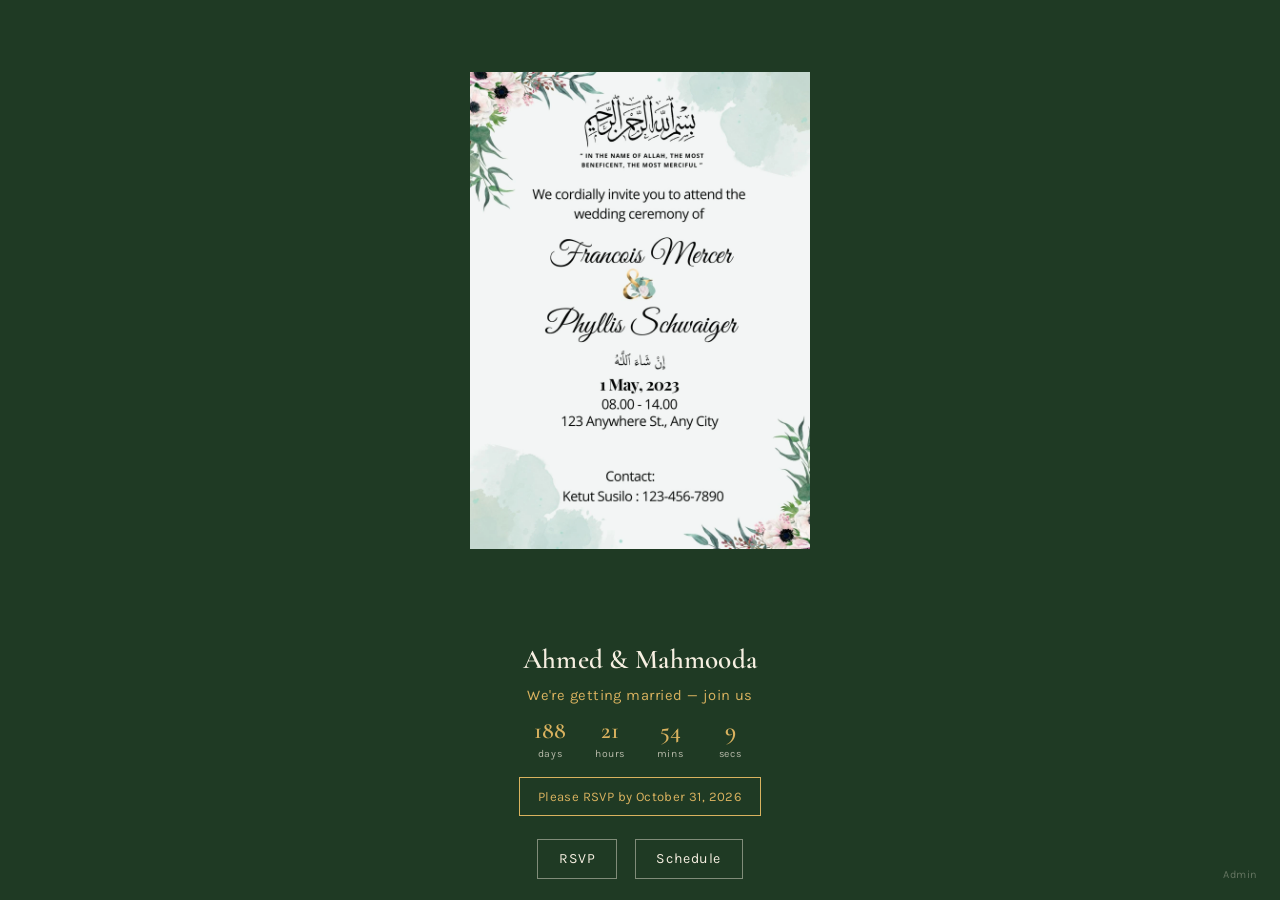
==== index.html @ 7272a30f "Wedding site initial commit" ====
<!DOCTYPE html>
<html lang="en">
<head>
<meta charset="UTF-8" />
<meta name="viewport" content="width=device-width, initial-scale=1.0" />
<title>Ahmed &amp; Mahmooda</title>
<link rel="stylesheet" href="style.css" />
</head>
<body class="hero-page">

<a href="admin.html" class="admin-link" title="Admin panel">Admin</a>

<div class="hero">
  <div class="hero-image-wrap">
    <!--
      Put your photo in this folder and name it exactly "welcome.jpg"
      (or change the filename below to match yours — .png and .jpg both work).
      If no image is found, a plain fallback panel shows instead so the
      page never looks broken.
    -->
    <img
      src="welcome.jpg"
      alt="Ahmed and Mahmooda"
      onerror="this.replaceWith(Object.assign(document.createElement('div'),{className:'hero-fallback',textContent:'Add your photo as welcome.jpg in this folder'}))"
    />
  </div>

  <div class="hero-footer">
    <h1>Ahmed &amp; Mahmooda</h1>
    <p>We're getting married — join us</p>

    <div id="countdown" class="countdown" aria-live="polite"></div>

    <div class="rsvp-deadline">Please RSVP by October 31, 2026</div>

    <div class="hero-links">
      <a href="rsvp.html">RSVP</a>
      <a href="schedule.html">Schedule</a>
    </div>
  </div>
</div>

<script>
/* Set this to your wedding date/time. Use 24-hour time and your own
   local timezone offset (e.g. "-05:00" for Dallas/Central). If you have
   multiple events, pick the first one, or the one you consider the "big day". */
var WEDDING_DATE = "2027-06-12T17:00:00-05:00";

(function () {
  var target = new Date(WEDDING_DATE);
  var box = document.getElementById("countdown");
  if (isNaN(target)) { box.style.display = "none"; return; }

  function render() {
    var diff = target - new Date();

    if (diff <= 0) {
      box.innerHTML = '<div class="countdown-arrived">We are married! Thank you for celebrating with us.</div>';
      return;
    }

    var day = 1000 * 60 * 60 * 24;
    var days = Math.floor(diff / day);
    var hours = Math.floor((diff % day) / (1000 * 60 * 60));
    var mins = Math.floor((diff % (1000 * 60 * 60)) / (1000 * 60));
    var secs = Math.floor((diff % (1000 * 60)) / 1000);

    box.innerHTML =
      '<div class="countdown-row">' +
        countdownUnit(days, days === 1 ? "day" : "days") +
        countdownUnit(hours, hours === 1 ? "hour" : "hours") +
        countdownUnit(mins, mins === 1 ? "min" : "mins") +
        countdownUnit(secs, secs === 1 ? "sec" : "secs") +
      '</div>';
  }

  function countdownUnit(value, label) {
    return '<div class="countdown-unit"><span class="countdown-value">' + value +
      '</span><span class="countdown-label">' + label + '</span></div>';
  }

  render();
  setInterval(render, 1000);
})();
</script>

</body>
</html>
---- style.css ----
@import url('https://fonts.googleapis.com/css2?family=Cormorant+Garamond:ital,wght@0,500;0,600;1,500&family=Karla:wght@400;500;700&display=swap');

:root {
  --ink: #241d15;
  --parchment: #f6efe1;
  --parchment-dim: #eee3ca;
  --emerald: #2f5233;
  --emerald-dark: #1f3a24;
  --gold: #b3872b;
  --gold-light: #d9b25f;
  --maroon: #6e1f2a;
  --line: rgba(36, 29, 21, 0.16);
  --shadow: 0 12px 30px rgba(31, 58, 36, 0.14);
  --radius: 2px;
}

* { box-sizing: border-box; }

html { -webkit-text-size-adjust: 100%; }

body {
  margin: 0;
  background: var(--parchment);
  color: var(--ink);
  font-family: 'Karla', sans-serif;
  font-size: 16px;
  line-height: 1.6;
}

h1, h2, h3, .display {
  font-family: 'Cormorant Garamond', serif;
  font-weight: 600;
  letter-spacing: 0.01em;
  margin: 0 0 0.4em;
  color: var(--emerald-dark);
}

a { color: var(--maroon); text-decoration: none; }
a:hover { text-decoration: underline; }

:focus-visible {
  outline: 2px solid var(--maroon);
  outline-offset: 3px;
}

@media (prefers-reduced-motion: reduce) {
  * { animation-duration: 0.01ms !important; transition-duration: 0.01ms !important; }
}

/* ---------- layout shells ---------- */

.deadline-banner {
  text-align: center;
  background: var(--maroon);
  color: var(--parchment);
  padding: 0.7rem 1rem;
  font-size: 0.9rem;
  letter-spacing: 0.02em;
}

.site-nav {
  display: flex;
  justify-content: center;
  gap: 2.2rem;
  padding: 1.1rem 1rem;
  border-bottom: 1px solid var(--line);
  background: var(--parchment);
  flex-wrap: wrap;
}

.site-nav a {
  color: var(--emerald-dark);
  font-family: 'Karla', sans-serif;
  font-size: 0.92rem;
  letter-spacing: 0.04em;
  padding: 0.2rem 0;
  border-bottom: 1px solid transparent;
}

.site-nav a:hover,
.site-nav a[aria-current="page"] {
  border-bottom-color: var(--gold);
  text-decoration: none;
}

.page-wrap {
  max-width: 640px;
  margin: 0 auto;
  padding: 2.6rem 1.4rem 5rem;
}

.page-wrap.narrow { max-width: 520px; }
.page-wrap.wide { max-width: 900px; }

.page-header {
  text-align: center;
  margin-bottom: 2.2rem;
}

.page-header h1 { font-size: 2.1rem; }

.eyebrow {
  color: var(--maroon);
  font-size: 0.85rem;
  margin-bottom: 0.5rem;
}

.divider {
  display: flex;
  align-items: center;
  justify-content: center;
  gap: 0.6rem;
  margin: 1.4rem 0;
  color: var(--gold);
}
.divider::before,
.divider::after {
  content: "";
  height: 1px;
  width: 48px;
  background: var(--line);
}

/* ---------- welcome / hero page ---------- */

body.hero-page {
  height: 100vh;
  overflow: hidden;
}

.hero {
  height: 100vh;
  display: flex;
  flex-direction: column;
  background: var(--emerald-dark);
  color: var(--parchment);
}

.hero-image-wrap {
  flex: 1 1 auto;
  position: relative;
  min-height: 0; /* let flexbox actually shrink this, not just grow */
  overflow: hidden;
  background: var(--emerald-dark);
  display: flex;
  align-items: center;
  justify-content: center;
  padding: clamp(1.5rem, 6vw, 4.5rem);
  box-sizing: border-box;
}

.hero-image-wrap img {
  max-width: 100%;
  max-height: 100%;
  width: auto;
  height: auto;
  object-fit: contain;
  display: block;
}

.hero-fallback {
  width: 100%;
  height: 100%;
  display: flex;
  align-items: center;
  justify-content: center;
  background: linear-gradient(160deg, var(--emerald-dark), var(--emerald));
  color: var(--gold-light);
  font-family: 'Cormorant Garamond', serif;
  font-size: 1.1rem;
  text-align: center;
  padding: 2rem;
}

.hero-footer {
  flex: 0 0 auto;
  text-align: center;
  padding: 1.1rem 1.4rem 1.3rem;
}

.hero-footer h1 {
  color: var(--parchment);
  font-size: 1.7rem;
  margin-bottom: 0.15rem;
}

.hero-footer p {
  color: var(--gold-light);
  margin: 0 0 0.7rem;
  letter-spacing: 0.03em;
  font-size: 0.92rem;
}

/* On short screens (small phones, browser chrome eating vertical space),
   allow the hero to scroll rather than crush the image unreadably thin. */
@media (max-height: 620px) {
  body.hero-page { height: auto; overflow: auto; }
  .hero { height: auto; min-height: 100vh; }
  .hero-image-wrap { min-height: 220px; flex: 0 0 220px; }
}

.countdown {
  margin: 0 0 0.9rem;
}

.countdown-row {
  display: flex;
  justify-content: center;
  gap: 1rem;
}

.countdown-unit {
  display: flex;
  flex-direction: column;
  align-items: center;
  min-width: 44px;
}

.countdown-value {
  font-family: 'Cormorant Garamond', serif;
  font-size: 1.5rem;
  font-weight: 600;
  color: var(--gold-light);
  line-height: 1;
}

.countdown-label {
  font-size: 0.65rem;
  letter-spacing: 0.05em;
  color: rgba(246, 239, 225, 0.7);
  margin-top: 0.2rem;
}

.countdown-arrived {
  font-family: 'Cormorant Garamond', serif;
  font-size: 1.1rem;
  color: var(--gold-light);
  max-width: 360px;
  margin: 0 auto;
}

.rsvp-deadline {
  display: inline-block;
  margin: 0 auto 1.4rem;
  padding: 0.5rem 1.1rem;
  border: 1px solid var(--gold-light);
  color: var(--gold-light);
  font-size: 0.82rem;
  letter-spacing: 0.03em;
}

.hero-links {
  display: flex;
  justify-content: center;
  gap: 1.1rem;
  flex-wrap: wrap;
}

.hero-links a {
  color: var(--parchment);
  border: 1px solid rgba(246, 239, 225, 0.45);
  padding: 0.5rem 1.3rem;
  font-size: 0.88rem;
  letter-spacing: 0.04em;
}

.hero-links a:hover {
  border-color: var(--gold-light);
  text-decoration: none;
  color: var(--gold-light);
}

.admin-link {
  position: fixed;
  bottom: 12px;
  right: 14px;
  z-index: 10;
  font-size: 0.68rem;
  letter-spacing: 0.05em;
  color: rgba(246, 239, 225, 0.32);
  padding: 0.3rem 0.5rem;
}

.admin-link:hover {
  color: var(--gold-light);
  text-decoration: none;
}

/* ---------- cards / forms ---------- */

.card {
  background: #fffdf8;
  border: 1px solid var(--line);
  padding: 1.6rem 1.5rem;
  margin-bottom: 1.3rem;
  box-shadow: var(--shadow);
}

.event-card h3 {
  font-size: 1.35rem;
  margin-bottom: 0.15rem;
}

.event-when {
  color: var(--maroon);
  font-size: 0.92rem;
  margin-bottom: 0.6rem;
}

.event-where,
.event-details {
  font-size: 0.95rem;
  margin: 0.15rem 0;
}

.event-timeline {
  margin: 1rem 0 0.2rem;
  border-left: 2px solid var(--gold);
  padding-left: 1rem;
}

.timeline-row {
  display: flex;
  gap: 0.7rem;
  font-size: 0.9rem;
  margin-bottom: 0.5rem;
}

.timeline-time {
  color: var(--maroon);
  font-weight: 700;
  min-width: 76px;
  flex-shrink: 0;
}

.timeline-label {
  color: var(--ink);
}

.event-map-wrap {
  margin-top: 1rem;
}

.event-map {
  width: 100%;
  height: 220px;
  border: 1px solid var(--line);
  border-radius: var(--radius);
  display: block;
}

.event-map-link {
  display: inline-block;
  margin-top: 0.5rem;
  font-size: 0.82rem;
}

.timeline-editor {
  margin-bottom: 0.5rem;
}

.timeline-row-edit {
  display: flex;
  gap: 0.6rem;
  align-items: center;
  margin-bottom: 0.6rem;
}

.timeline-row-edit input[type="time"] {
  max-width: 130px;
  margin-bottom: 0;
  flex-shrink: 0;
}

.timeline-row-edit input[type="text"] {
  flex: 1;
  margin-bottom: 0;
}

.timeline-row-edit button {
  flex-shrink: 0;
}

label {
  display: block;
  font-size: 0.85rem;
  color: var(--emerald-dark);
  margin-bottom: 0.3rem;
  letter-spacing: 0.02em;
}

input[type="text"],
input[type="number"],
input[type="password"],
input[type="date"],
input[type="time"],
select,
textarea {
  width: 100%;
  font-family: 'Karla', sans-serif;
  font-size: 1rem;
  padding: 0.65rem 0.75rem;
  border: 1px solid var(--line);
  background: #fff;
  color: var(--ink);
  border-radius: var(--radius);
  margin-bottom: 1rem;
}

.field-row {
  display: flex;
  gap: 0.9rem;
}
.field-row > div { flex: 1; }

.btn {
  display: inline-block;
  font-family: 'Karla', sans-serif;
  font-size: 0.92rem;
  letter-spacing: 0.03em;
  padding: 0.72rem 1.6rem;
  background: var(--emerald-dark);
  color: var(--parchment);
  border: none;
  cursor: pointer;
  border-radius: var(--radius);
}
.btn:hover { background: var(--emerald); }
.btn:disabled { opacity: 0.5; cursor: not-allowed; }

.btn-outline {
  background: transparent;
  color: var(--emerald-dark);
  border: 1px solid var(--emerald-dark);
}
.btn-outline:hover { background: rgba(47, 82, 51, 0.08); }

.btn-danger {
  background: var(--maroon);
  color: var(--parchment);
}
.btn-danger:hover { background: #591722; }

.btn-small {
  padding: 0.4rem 0.85rem;
  font-size: 0.82rem;
}

.btn-row {
  display: flex;
  gap: 0.8rem;
  flex-wrap: wrap;
  margin-top: 0.4rem;
}

.attend-toggle {
  display: flex;
  gap: 0.7rem;
  margin: 0.6rem 0 1rem;
}

.attend-toggle button {
  flex: 1;
  padding: 0.65rem;
  border: 1px solid var(--line);
  background: #fff;
  cursor: pointer;
  font-family: 'Karla', sans-serif;
  font-size: 0.92rem;
  border-radius: var(--radius);
}

.attend-toggle button.active-yes {
  background: var(--emerald-dark);
  color: var(--parchment);
  border-color: var(--emerald-dark);
}

.attend-toggle button.active-no {
  background: var(--maroon);
  color: var(--parchment);
  border-color: var(--maroon);
}

.session-bar {
  display: flex;
  align-items: center;
  justify-content: space-between;
  gap: 1rem;
  padding: 0.6rem 0 0.9rem;
  margin-bottom: 1rem;
  border-bottom: 1px solid var(--line);
  font-size: 0.85rem;
  color: #6b6152;
}

.session-bar-logout {
  background: none;
  border: none;
  color: var(--maroon);
  font-size: 0.82rem;
  letter-spacing: 0.02em;
  cursor: pointer;
  padding: 0.2rem 0.3rem;
}

.session-bar-logout:hover {
  text-decoration: underline;
}

.notice {
  padding: 0.9rem 1.1rem;
  border-left: 3px solid var(--emerald-dark);
  background: #fff;
  font-size: 0.94rem;
}
.notice-error { border-left-color: var(--maroon); color: #4a1319; background: #fdf1f1; }
.notice-success { border-left-color: var(--emerald); }
.notice-info { border-left-color: var(--gold); }

.progress {
  display: flex;
  justify-content: center;
  gap: 0.5rem;
  margin-bottom: 1.6rem;
}
.progress-dot {
  width: 8px;
  height: 8px;
  border-radius: 50%;
  background: var(--line);
}
.progress-dot.done { background: var(--gold); }
.progress-dot.current { background: var(--emerald-dark); }

.helptext {
  font-size: 0.82rem;
  color: #6b6152;
  margin-top: -0.6rem;
  margin-bottom: 1rem;
}

/* ---------- thank you ---------- */

.thankyou {
  text-align: center;
  padding: 2rem 0;
}
.thankyou h1 { font-size: 2rem; }

/* ---------- admin ---------- */

.admin-tabs {
  display: flex;
  gap: 0.4rem;
  margin-bottom: 1.6rem;
  border-bottom: 1px solid var(--line);
  flex-wrap: wrap;
}
.admin-tabs button {
  background: none;
  border: none;
  padding: 0.7rem 1rem;
  font-family: 'Karla', sans-serif;
  font-size: 0.92rem;
  cursor: pointer;
  color: var(--emerald-dark);
  border-bottom: 2px solid transparent;
}
.admin-tabs button.active {
  border-bottom-color: var(--gold);
  font-weight: 700;
}

table.admin-table {
  width: 100%;
  border-collapse: collapse;
  font-size: 0.88rem;
  background: #fffdf8;
}
table.admin-table th,
table.admin-table td {
  border: 1px solid var(--line);
  padding: 0.5rem 0.6rem;
  text-align: left;
  vertical-align: top;
}
table.admin-table th {
  background: var(--parchment-dim);
  font-weight: 700;
}

.table-scroll {
  overflow-x: auto;
  margin-bottom: 1.6rem;
  border: 1px solid var(--line);
}

.tag {
  display: inline-block;
  font-size: 0.75rem;
  padding: 0.1rem 0.45rem;
  border-radius: 999px;
  border: 1px solid var(--line);
  margin: 0.1rem 0.15rem;
  white-space: nowrap;
}
.tag-yes { background: #eaf3ea; border-color: var(--emerald); color: var(--emerald-dark); }
.tag-no { background: #f9eaea; border-color: var(--maroon); color: var(--maroon); }
.tag-pending { background: #fdf6e6; border-color: var(--gold); color: #7a5a12; }

.checkbox-list {
  display: flex;
  flex-wrap: wrap;
  gap: 0.6rem 1.2rem;
  margin-bottom: 1rem;
}
.checkbox-list label {
  display: flex;
  align-items: center;
  gap: 0.4rem;
  margin-bottom: 0;
  font-size: 0.9rem;
}
.checkbox-list input { width: auto; margin: 0; }

footer.site-footer {
  text-align: center;
  padding: 2rem 1rem;
  color: #7a7261;
  font-size: 0.82rem;
}

@media (max-width: 480px) {
  .page-wrap { padding: 1.8rem 1rem 4rem; }
  .field-row { flex-direction: column; gap: 0; }
  .hero-footer h1 { font-size: 1.9rem; }
  .timeline-row-edit { flex-wrap: wrap; }
  .timeline-row-edit input[type="text"] { flex-basis: 100%; order: 3; margin-top: 0.3rem; }
}
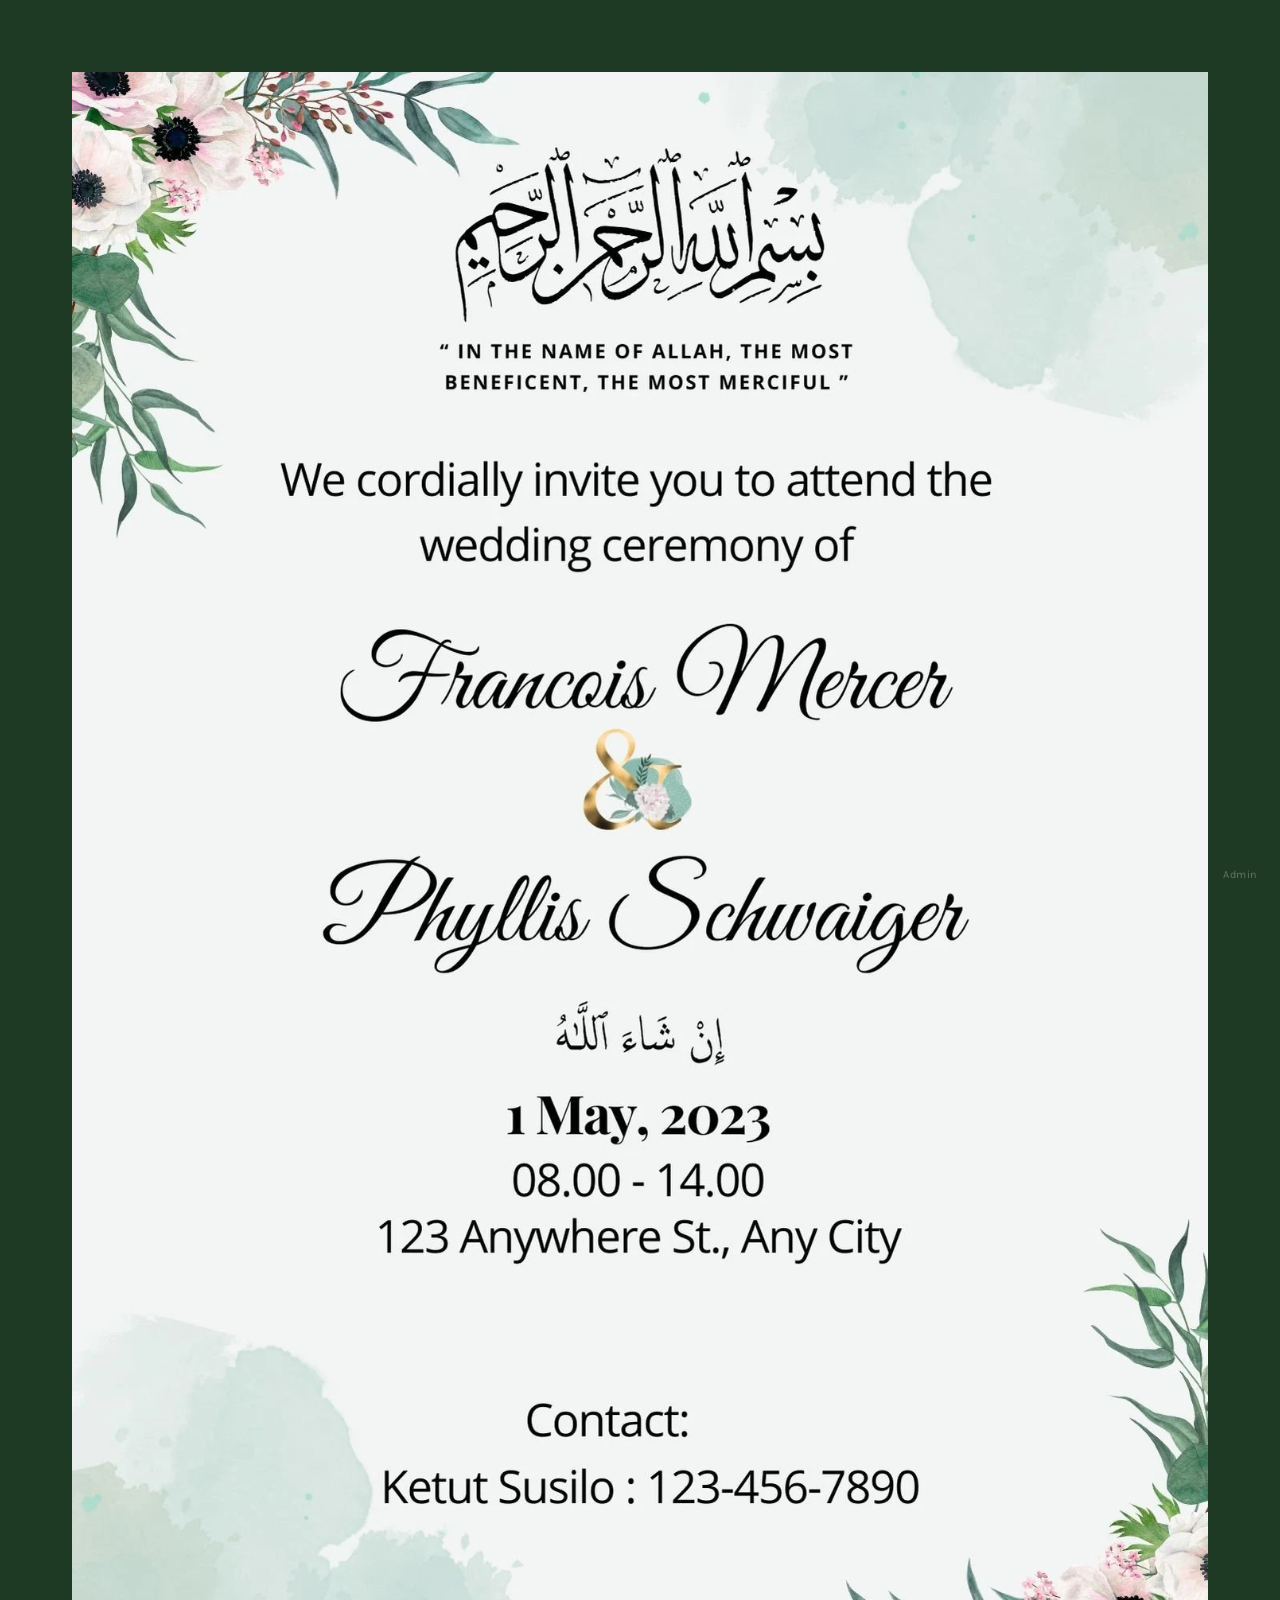
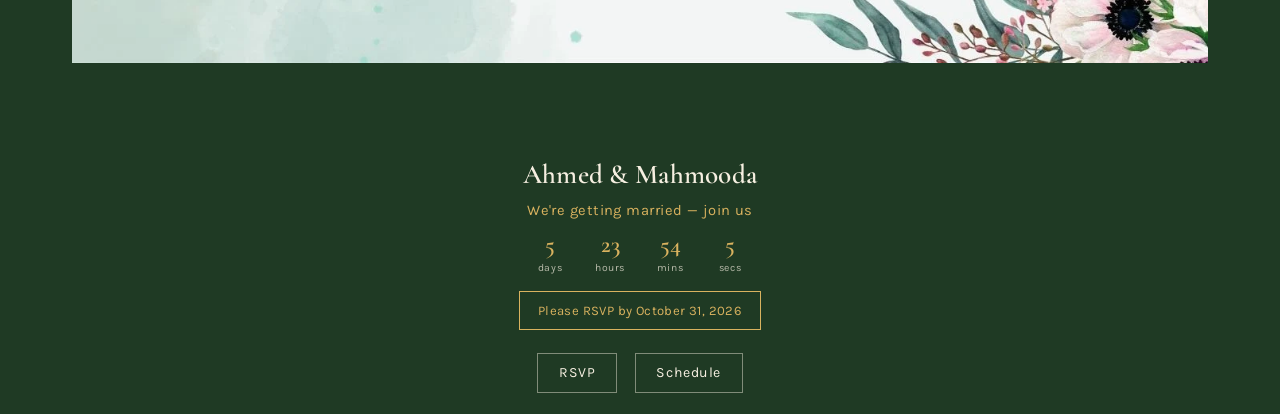
==== commit 0aea2a54: "updated countdown date to correct wedding date" ====
--- a/index.html
+++ b/index.html
@@ -44,7 +44,7 @@
 /* Set this to your wedding date/time. Use 24-hour time and your own
    local timezone offset (e.g. "-05:00" for Dallas/Central). If you have
    multiple events, pick the first one, or the one you consider the "big day". */
-var WEDDING_DATE = "2027-06-12T17:00:00-05:00";
+var WEDDING_DATE = "2026-12-11T18:00:00-06:00";
 
 (function () {
   var target = new Date(WEDDING_DATE);
--- a/style.css
+++ b/style.css
@@ -123,13 +123,16 @@
 
 /* ---------- welcome / hero page ---------- */
 
-body.hero-page {
-  height: 100vh;
-  overflow: hidden;
-}
-
 .hero {
-  height: 100vh;
+  /* min-height (not height) + no overflow:hidden means: fills the
+     screen on a normal device, but if content is ever a touch taller
+     than the viewport (a long name, a small/odd device), the page
+     just scrolls a little instead of clipping content with no way
+     to reach it. 100vh is a fallback for older browsers; 100dvh
+     (declared second so it wins where supported) correctly excludes
+     the mobile address bar / toolbar, which plain vh does not. */
+  min-height: 100vh;
+  min-height: 100dvh;
   display: flex;
   flex-direction: column;
   background: var(--emerald-dark);
@@ -139,7 +142,7 @@
 .hero-image-wrap {
   flex: 1 1 auto;
   position: relative;
-  min-height: 0; /* let flexbox actually shrink this, not just grow */
+  min-height: 240px;
   overflow: hidden;
   background: var(--emerald-dark);
   display: flex;
@@ -189,14 +192,6 @@
   margin: 0 0 0.7rem;
   letter-spacing: 0.03em;
   font-size: 0.92rem;
-}
-
-/* On short screens (small phones, browser chrome eating vertical space),
-   allow the hero to scroll rather than crush the image unreadably thin. */
-@media (max-height: 620px) {
-  body.hero-page { height: auto; overflow: auto; }
-  .hero { height: auto; min-height: 100vh; }
-  .hero-image-wrap { min-height: 220px; flex: 0 0 220px; }
 }
 
 .countdown {
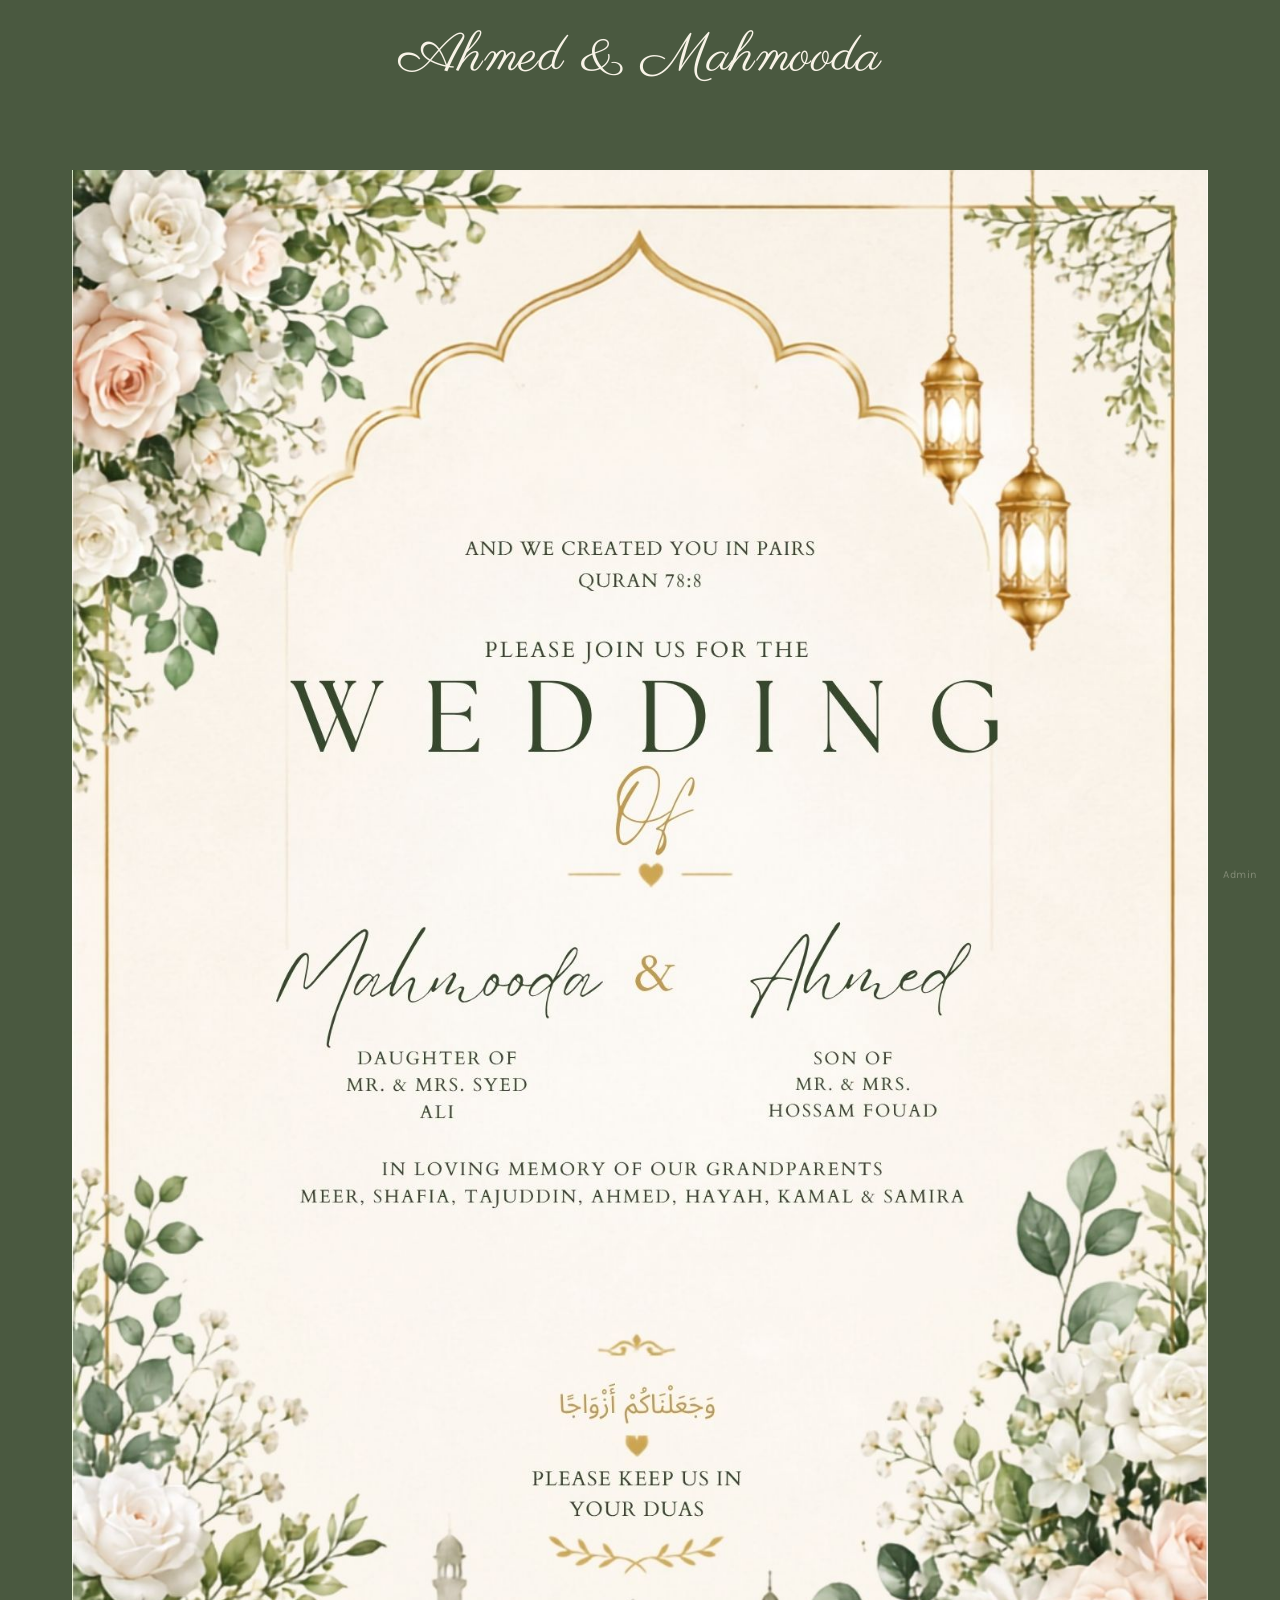
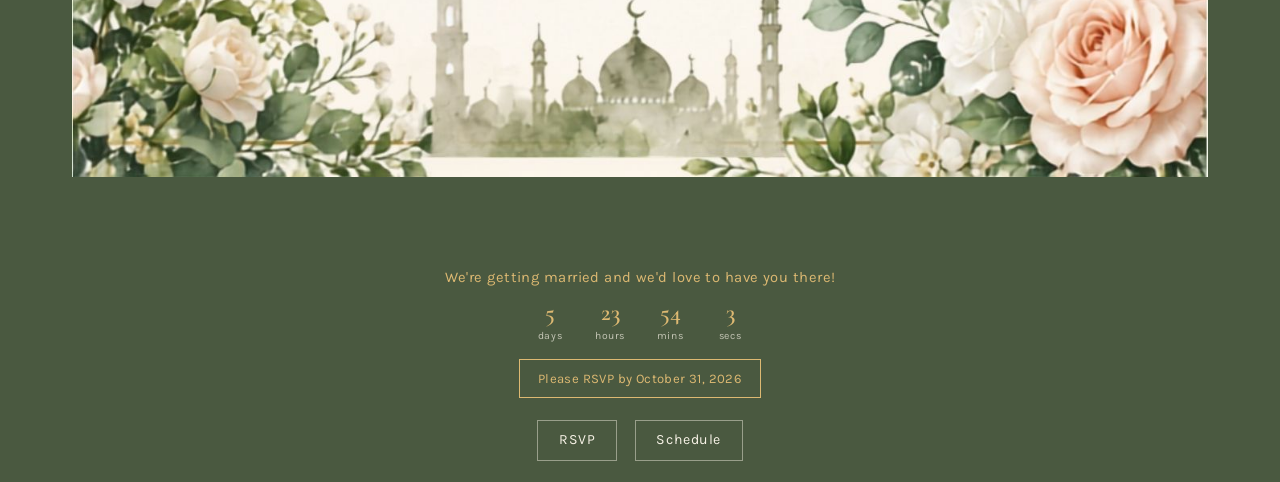
==== commit 2aedde42: "Fixed formatting layout on welcome page" ====
--- a/index.html
+++ b/index.html
@@ -11,6 +11,10 @@
 <a href="admin.html" class="admin-link" title="Admin panel">Admin</a>
 
 <div class="hero">
+  <div class="hero-names">
+    <h1 class="couple-names">Ahmed &amp; Mahmooda</h1>
+  </div>
+
   <div class="hero-image-wrap">
     <!--
       Put your photo in this folder and name it exactly "welcome.jpg"
@@ -26,8 +30,7 @@
   </div>
 
   <div class="hero-footer">
-    <h1>Ahmed &amp; Mahmooda</h1>
-    <p>We're getting married — join us</p>
+    <p>We're getting married and we'd love to have you there!</p>
 
     <div id="countdown" class="countdown" aria-live="polite"></div>
 
--- a/style.css
+++ b/style.css
@@ -1,16 +1,17 @@
-@import url('https://fonts.googleapis.com/css2?family=Cormorant+Garamond:ital,wght@0,500;0,600;1,500&family=Karla:wght@400;500;700&display=swap');
+@import url('https://fonts.googleapis.com/css2?family=Cormorant+Garamond:ital,wght@0,500;0,600;1,500&family=Karla:wght@400;500;700&family=Parisienne&display=swap');
 
 :root {
-  --ink: #241d15;
-  --parchment: #f6efe1;
-  --parchment-dim: #eee3ca;
-  --emerald: #2f5233;
-  --emerald-dark: #1f3a24;
-  --gold: #b3872b;
-  --gold-light: #d9b25f;
-  --maroon: #6e1f2a;
-  --line: rgba(36, 29, 21, 0.16);
-  --shadow: 0 12px 30px rgba(31, 58, 36, 0.14);
+  --ink: #2a241c;
+  --parchment: #f8f3e7;
+  --parchment-dim: #f0e6d3;
+  --sage: #7c8c68;
+  --sage-dark: #4a5940;
+  --gold: #b98a3e;
+  --gold-light: #ddb972;
+  --rose: #d9a9a4;
+  --rose-deep: #a15c52;
+  --line: rgba(42, 36, 28, 0.16);
+  --shadow: 0 12px 30px rgba(74, 89, 64, 0.14);
   --radius: 2px;
 }
 
@@ -32,14 +33,14 @@
   font-weight: 600;
   letter-spacing: 0.01em;
   margin: 0 0 0.4em;
-  color: var(--emerald-dark);
-}
-
-a { color: var(--maroon); text-decoration: none; }
+  color: var(--sage-dark);
+}
+
+a { color: var(--rose-deep); text-decoration: none; }
 a:hover { text-decoration: underline; }
 
 :focus-visible {
-  outline: 2px solid var(--maroon);
+  outline: 2px solid var(--rose-deep);
   outline-offset: 3px;
 }
 
@@ -51,7 +52,7 @@
 
 .deadline-banner {
   text-align: center;
-  background: var(--maroon);
+  background: var(--rose-deep);
   color: var(--parchment);
   padding: 0.7rem 1rem;
   font-size: 0.9rem;
@@ -69,7 +70,7 @@
 }
 
 .site-nav a {
-  color: var(--emerald-dark);
+  color: var(--sage-dark);
   font-family: 'Karla', sans-serif;
   font-size: 0.92rem;
   letter-spacing: 0.04em;
@@ -100,7 +101,7 @@
 .page-header h1 { font-size: 2.1rem; }
 
 .eyebrow {
-  color: var(--maroon);
+  color: var(--rose-deep);
   font-size: 0.85rem;
   margin-bottom: 0.5rem;
 }
@@ -135,8 +136,23 @@
   min-height: 100dvh;
   display: flex;
   flex-direction: column;
-  background: var(--emerald-dark);
-  color: var(--parchment);
+  background: var(--sage-dark);
+  color: var(--parchment);
+}
+
+.hero-names {
+  flex: 0 0 auto;
+  text-align: center;
+  padding: 1.6rem 1.4rem 0.6rem;
+}
+
+.couple-names {
+  font-family: 'Parisienne', cursive;
+  font-weight: 400;
+  font-size: clamp(2.3rem, 9vw, 3.4rem);
+  line-height: 1.15;
+  color: var(--parchment);
+  margin: 0;
 }
 
 .hero-image-wrap {
@@ -144,7 +160,7 @@
   position: relative;
   min-height: 240px;
   overflow: hidden;
-  background: var(--emerald-dark);
+  background: var(--sage-dark);
   display: flex;
   align-items: center;
   justify-content: center;
@@ -167,7 +183,7 @@
   display: flex;
   align-items: center;
   justify-content: center;
-  background: linear-gradient(160deg, var(--emerald-dark), var(--emerald));
+  background: linear-gradient(160deg, var(--sage-dark), var(--sage));
   color: var(--gold-light);
   font-family: 'Cormorant Garamond', serif;
   font-size: 1.1rem;
@@ -179,12 +195,6 @@
   flex: 0 0 auto;
   text-align: center;
   padding: 1.1rem 1.4rem 1.3rem;
-}
-
-.hero-footer h1 {
-  color: var(--parchment);
-  font-size: 1.7rem;
-  margin-bottom: 0.15rem;
 }
 
 .hero-footer p {
@@ -222,7 +232,7 @@
 .countdown-label {
   font-size: 0.65rem;
   letter-spacing: 0.05em;
-  color: rgba(246, 239, 225, 0.7);
+  color: rgba(248, 243, 231, 0.7);
   margin-top: 0.2rem;
 }
 
@@ -253,7 +263,7 @@
 
 .hero-links a {
   color: var(--parchment);
-  border: 1px solid rgba(246, 239, 225, 0.45);
+  border: 1px solid rgba(248, 243, 231, 0.45);
   padding: 0.5rem 1.3rem;
   font-size: 0.88rem;
   letter-spacing: 0.04em;
@@ -272,7 +282,7 @@
   z-index: 10;
   font-size: 0.68rem;
   letter-spacing: 0.05em;
-  color: rgba(246, 239, 225, 0.32);
+  color: rgba(248, 243, 231, 0.32);
   padding: 0.3rem 0.5rem;
 }
 
@@ -297,7 +307,7 @@
 }
 
 .event-when {
-  color: var(--maroon);
+  color: var(--rose-deep);
   font-size: 0.92rem;
   margin-bottom: 0.6rem;
 }
@@ -322,7 +332,7 @@
 }
 
 .timeline-time {
-  color: var(--maroon);
+  color: var(--rose-deep);
   font-weight: 700;
   min-width: 76px;
   flex-shrink: 0;
@@ -379,7 +389,7 @@
 label {
   display: block;
   font-size: 0.85rem;
-  color: var(--emerald-dark);
+  color: var(--sage-dark);
   margin-bottom: 0.3rem;
   letter-spacing: 0.02em;
 }
@@ -414,27 +424,27 @@
   font-size: 0.92rem;
   letter-spacing: 0.03em;
   padding: 0.72rem 1.6rem;
-  background: var(--emerald-dark);
+  background: var(--sage-dark);
   color: var(--parchment);
   border: none;
   cursor: pointer;
   border-radius: var(--radius);
 }
-.btn:hover { background: var(--emerald); }
+.btn:hover { background: var(--sage); }
 .btn:disabled { opacity: 0.5; cursor: not-allowed; }
 
 .btn-outline {
   background: transparent;
-  color: var(--emerald-dark);
-  border: 1px solid var(--emerald-dark);
-}
-.btn-outline:hover { background: rgba(47, 82, 51, 0.08); }
+  color: var(--sage-dark);
+  border: 1px solid var(--sage-dark);
+}
+.btn-outline:hover { background: rgba(74, 89, 64, 0.08); }
 
 .btn-danger {
-  background: var(--maroon);
-  color: var(--parchment);
-}
-.btn-danger:hover { background: #591722; }
+  background: var(--rose-deep);
+  color: var(--parchment);
+}
+.btn-danger:hover { background: #7a453d; }
 
 .btn-small {
   padding: 0.4rem 0.85rem;
@@ -466,15 +476,15 @@
 }
 
 .attend-toggle button.active-yes {
-  background: var(--emerald-dark);
-  color: var(--parchment);
-  border-color: var(--emerald-dark);
+  background: var(--sage-dark);
+  color: var(--parchment);
+  border-color: var(--sage-dark);
 }
 
 .attend-toggle button.active-no {
-  background: var(--maroon);
-  color: var(--parchment);
-  border-color: var(--maroon);
+  background: var(--rose-deep);
+  color: var(--parchment);
+  border-color: var(--rose-deep);
 }
 
 .session-bar {
@@ -492,7 +502,7 @@
 .session-bar-logout {
   background: none;
   border: none;
-  color: var(--maroon);
+  color: var(--rose-deep);
   font-size: 0.82rem;
   letter-spacing: 0.02em;
   cursor: pointer;
@@ -505,13 +515,19 @@
 
 .notice {
   padding: 0.9rem 1.1rem;
-  border-left: 3px solid var(--emerald-dark);
+  border-left: 3px solid var(--sage-dark);
   background: #fff;
   font-size: 0.94rem;
 }
-.notice-error { border-left-color: var(--maroon); color: #4a1319; background: #fdf1f1; }
-.notice-success { border-left-color: var(--emerald); }
+.notice-error { border-left-color: var(--rose-deep); color: #4a1319; background: #fdf1f1; }
+.notice-success { border-left-color: var(--sage); }
 .notice-info { border-left-color: var(--gold); }
+
+.notice-help {
+  margin-top: 0.5rem;
+  font-size: 0.82rem;
+  opacity: 0.8;
+}
 
 .progress {
   display: flex;
@@ -526,7 +542,7 @@
   background: var(--line);
 }
 .progress-dot.done { background: var(--gold); }
-.progress-dot.current { background: var(--emerald-dark); }
+.progress-dot.current { background: var(--sage-dark); }
 
 .helptext {
   font-size: 0.82rem;
@@ -559,7 +575,7 @@
   font-family: 'Karla', sans-serif;
   font-size: 0.92rem;
   cursor: pointer;
-  color: var(--emerald-dark);
+  color: var(--sage-dark);
   border-bottom: 2px solid transparent;
 }
 .admin-tabs button.active {
@@ -600,8 +616,8 @@
   margin: 0.1rem 0.15rem;
   white-space: nowrap;
 }
-.tag-yes { background: #eaf3ea; border-color: var(--emerald); color: var(--emerald-dark); }
-.tag-no { background: #f9eaea; border-color: var(--maroon); color: var(--maroon); }
+.tag-yes { background: #eef2e7; border-color: var(--sage); color: var(--sage-dark); }
+.tag-no { background: #f7ece9; border-color: var(--rose-deep); color: var(--rose-deep); }
 .tag-pending { background: #fdf6e6; border-color: var(--gold); color: #7a5a12; }
 
 .checkbox-list {
@@ -629,7 +645,7 @@
 @media (max-width: 480px) {
   .page-wrap { padding: 1.8rem 1rem 4rem; }
   .field-row { flex-direction: column; gap: 0; }
-  .hero-footer h1 { font-size: 1.9rem; }
+  .couple-names { font-size: 2.1rem; }
   .timeline-row-edit { flex-wrap: wrap; }
   .timeline-row-edit input[type="text"] { flex-basis: 100%; order: 3; margin-top: 0.3rem; }
 }
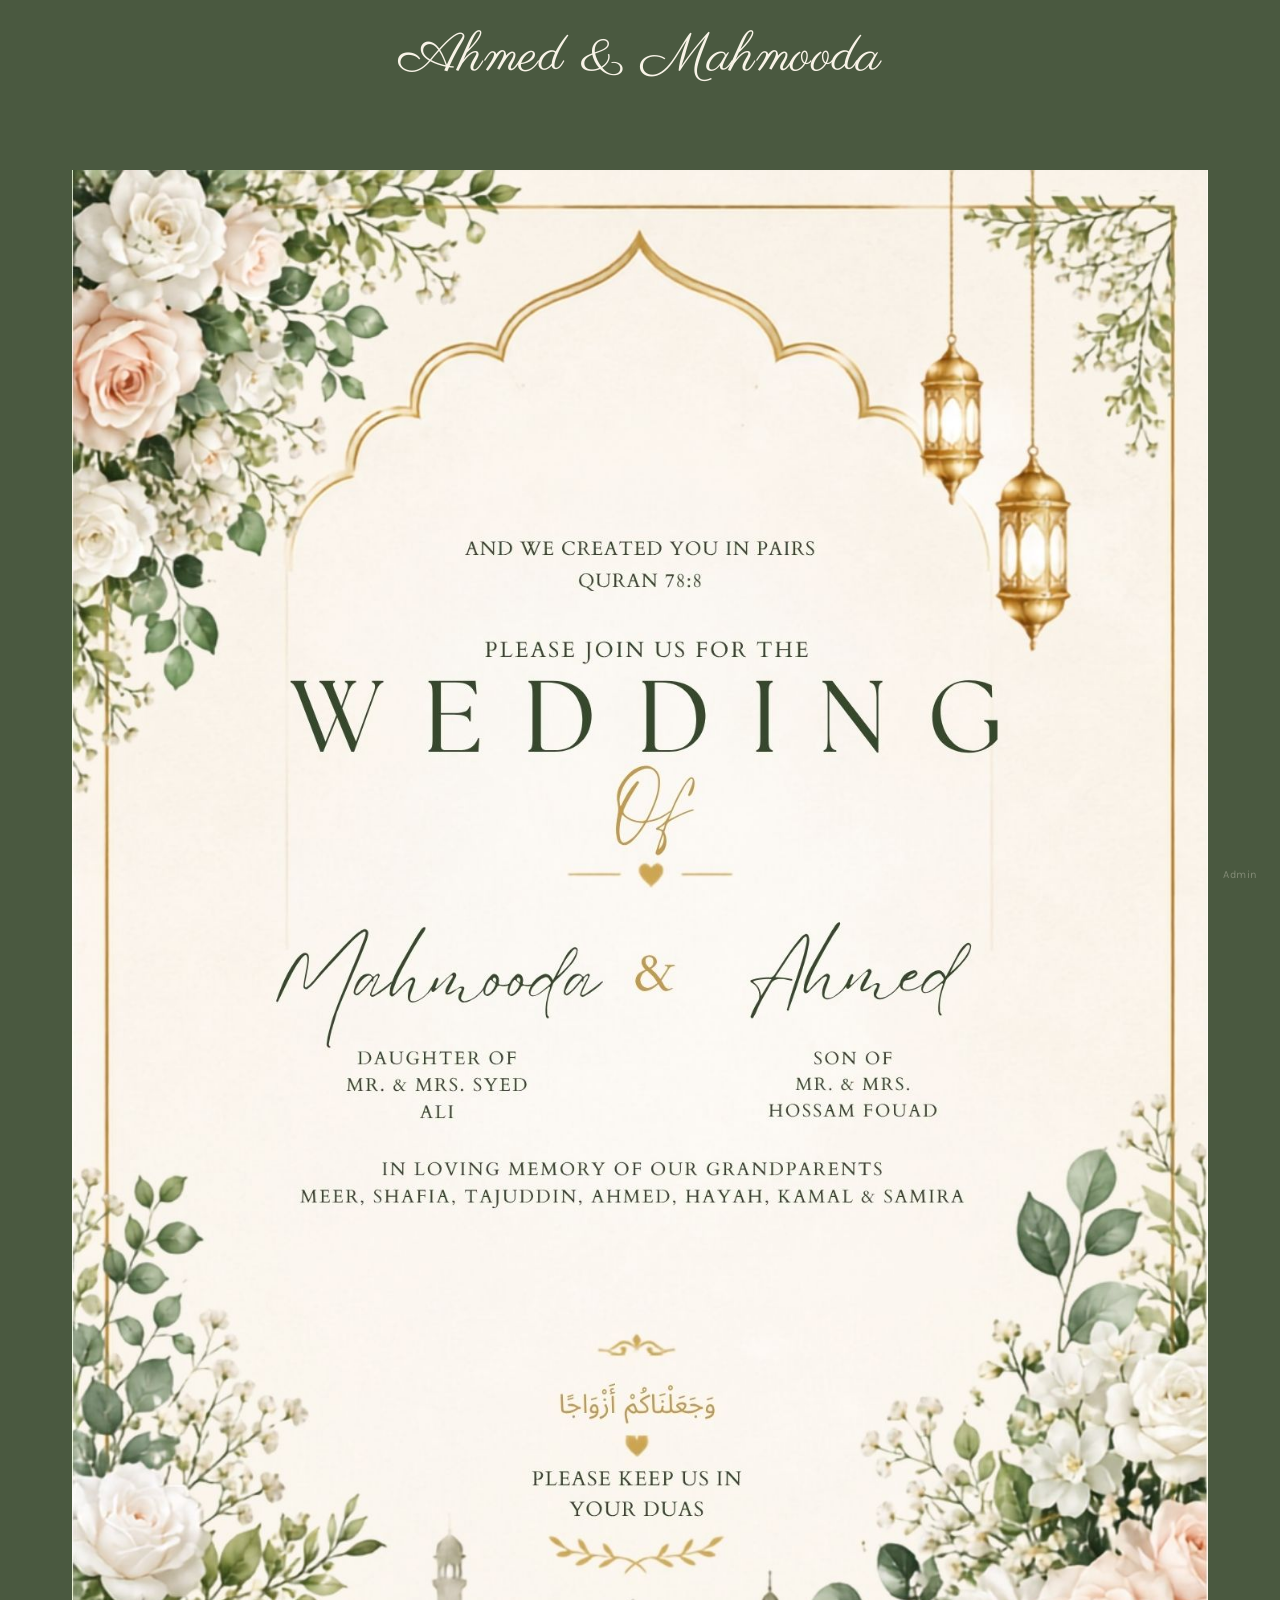
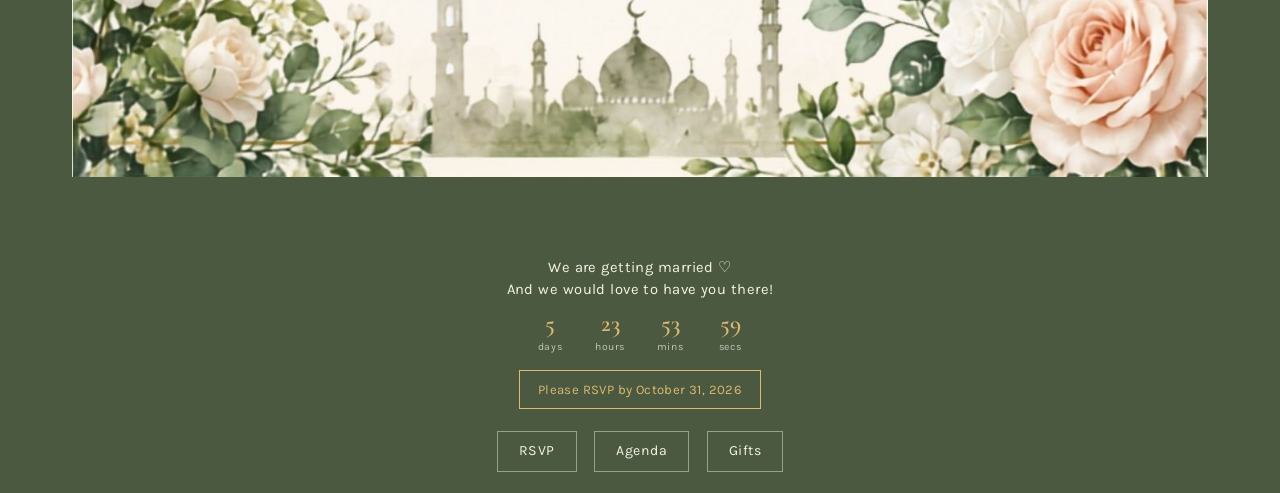
==== commit 5d41d576: "Rename Schedule to Agenda, add Gifts page, update welcome tagline" ====
--- a/index.html
+++ b/index.html
@@ -30,7 +30,7 @@
   </div>
 
   <div class="hero-footer">
-    <p>We're getting married and we'd love to have you there!</p>
+    <p>We are getting married ♡<br>And we would love to have you there!</p>
 
     <div id="countdown" class="countdown" aria-live="polite"></div>
 
@@ -38,7 +38,8 @@
 
     <div class="hero-links">
       <a href="rsvp.html">RSVP</a>
-      <a href="schedule.html">Schedule</a>
+      <a href="agenda.html">Agenda</a>
+      <a href="gifts.html">Gifts</a>
     </div>
   </div>
 </div>
--- a/style.css
+++ b/style.css
@@ -194,14 +194,15 @@
 .hero-footer {
   flex: 0 0 auto;
   text-align: center;
-  padding: 1.1rem 1.4rem 1.3rem;
+  padding: 0.5rem 1.4rem 1.3rem;
 }
 
 .hero-footer p {
-  color: var(--gold-light);
+  color: var(--parchment);
   margin: 0 0 0.7rem;
   letter-spacing: 0.03em;
   font-size: 0.92rem;
+  line-height: 1.5;
 }
 
 .countdown {
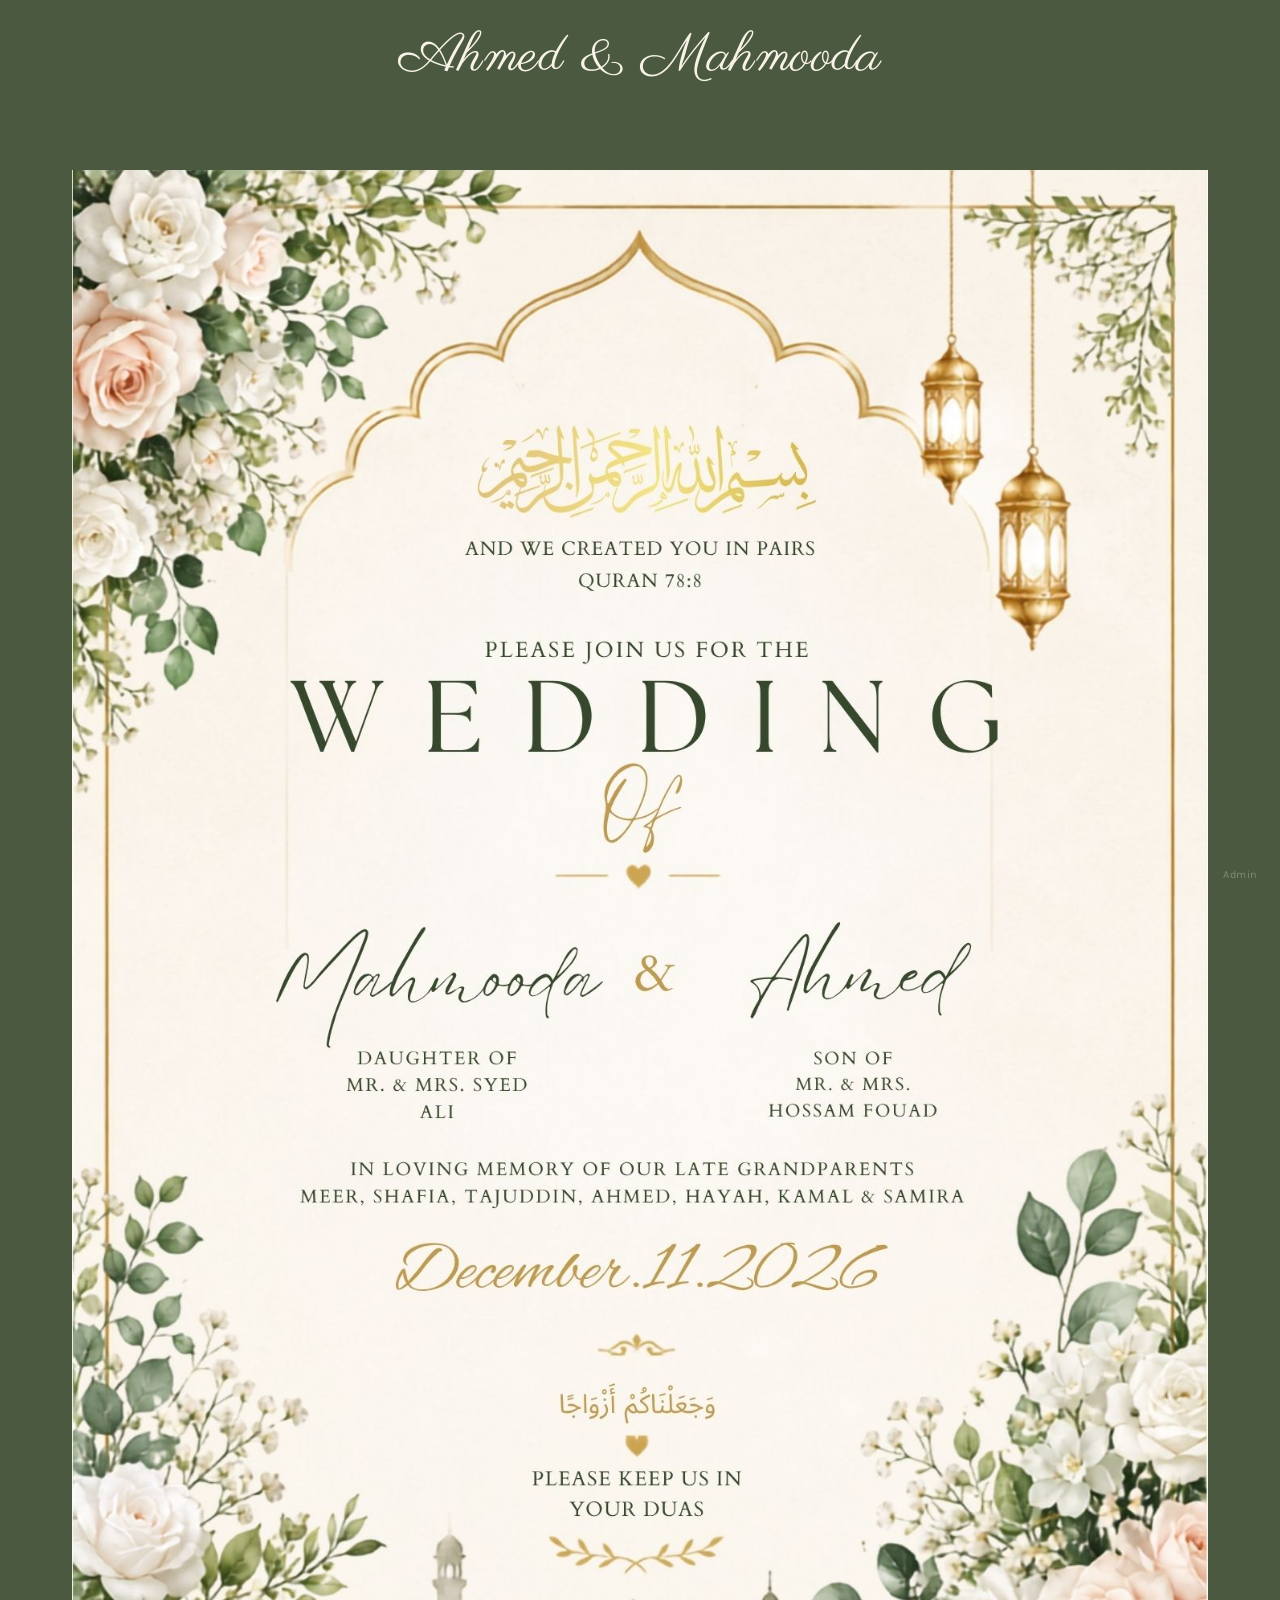
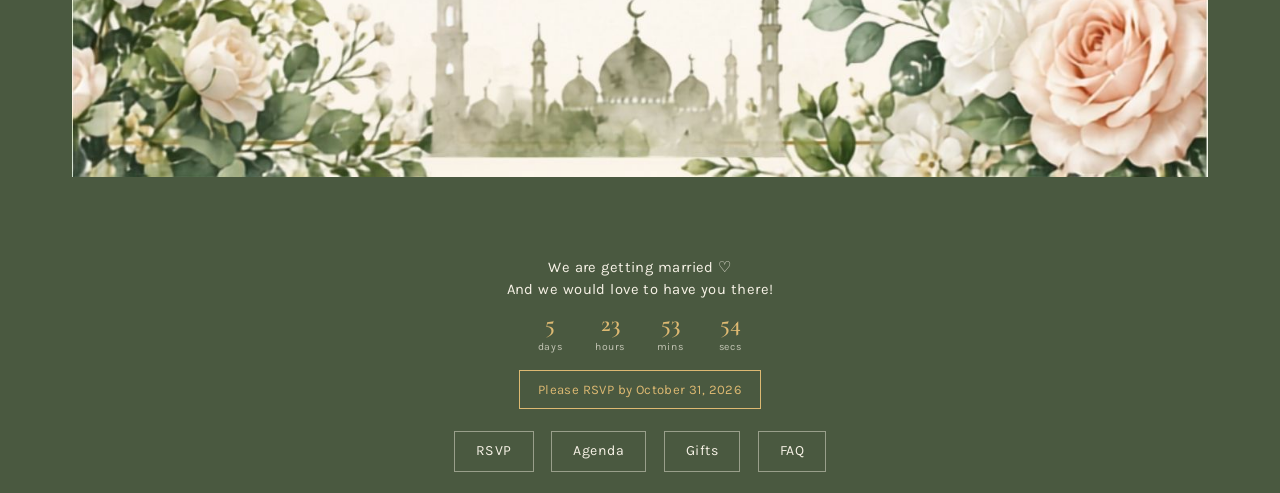
==== commit f63a81d9: "Added FAQ" ====
--- a/index.html
+++ b/index.html
@@ -40,6 +40,7 @@
       <a href="rsvp.html">RSVP</a>
       <a href="agenda.html">Agenda</a>
       <a href="gifts.html">Gifts</a>
+      <a href="faq.html">FAQ</a>
     </div>
   </div>
 </div>
--- a/style.css
+++ b/style.css
@@ -302,6 +302,27 @@
   box-shadow: var(--shadow);
 }
 
+.sign-off {
+  font-family: 'Parisienne', cursive;
+  font-size: 1.8rem;
+  color: var(--rose-deep);
+  margin: 1.2rem 0 0;
+}
+
+.gift-links {
+  display: flex;
+  justify-content: center;
+  gap: 0.8rem;
+  flex-wrap: wrap;
+  margin: 1rem 0 0.4rem;
+}
+
+.gift-zelle {
+  font-size: 0.88rem;
+  color: #6b6152;
+  margin: 0.3rem 0 0;
+}
+
 .event-card h3 {
   font-size: 1.35rem;
   margin-bottom: 0.15rem;
@@ -359,6 +380,48 @@
   display: inline-block;
   margin-top: 0.5rem;
   font-size: 0.82rem;
+}
+
+.event-info-section {
+  margin-top: 0.9rem;
+}
+
+.event-info-label {
+  font-size: 0.75rem;
+  letter-spacing: 0.06em;
+  text-transform: uppercase;
+  color: var(--gold);
+  font-weight: 700;
+  margin-bottom: 0.2rem;
+}
+
+.event-info-text {
+  font-size: 0.92rem;
+  color: var(--ink);
+  white-space: pre-line;
+}
+
+.event-important-note {
+  margin: 1rem 0;
+  padding: 0.9rem 1.1rem;
+  background: #fdf6e6;
+  border-left: 4px solid var(--gold);
+  border-radius: var(--radius);
+}
+
+.event-important-note-label {
+  font-size: 0.78rem;
+  letter-spacing: 0.05em;
+  text-transform: uppercase;
+  font-weight: 700;
+  color: #7a5a12;
+  margin-bottom: 0.3rem;
+}
+
+.event-important-note-text {
+  font-size: 0.94rem;
+  color: var(--ink);
+  white-space: pre-line;
 }
 
 .timeline-editor {
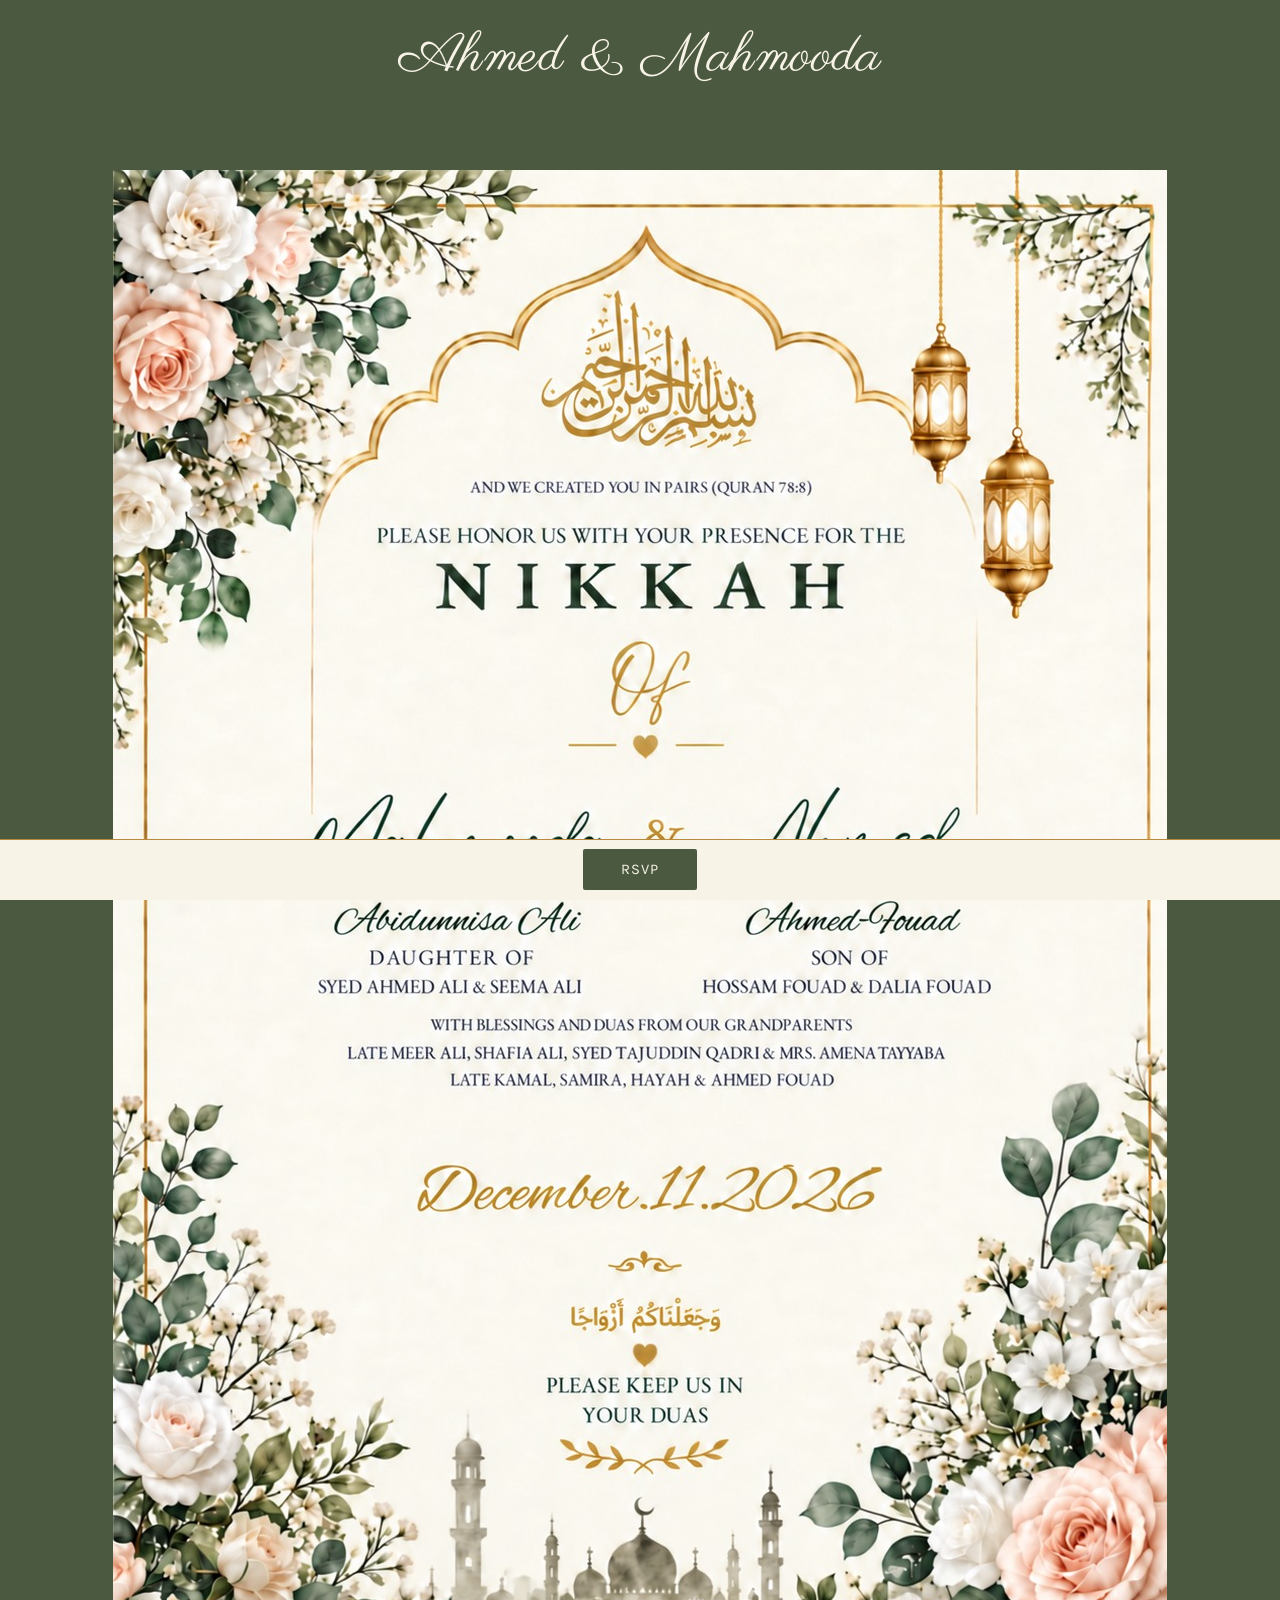
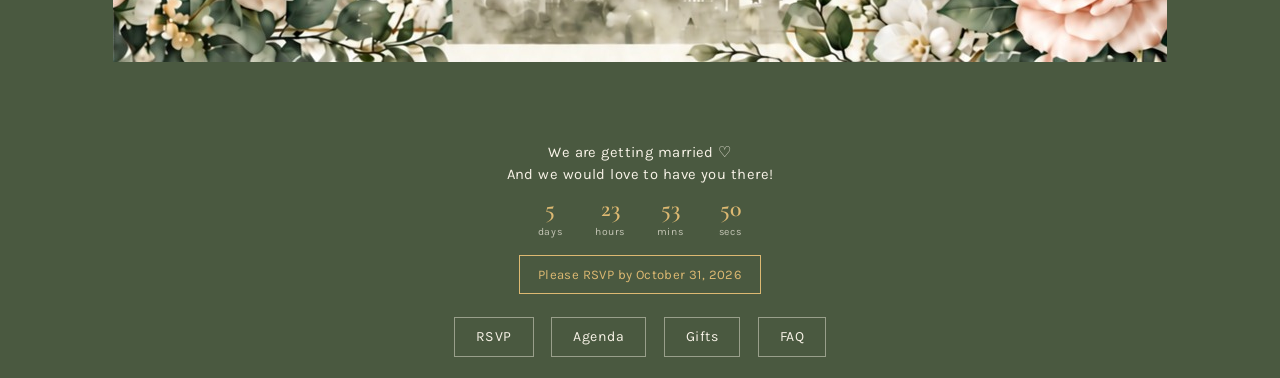
==== commit a71bd0d2: "Added a sticky bar for rsvp only on welcome page" ====
--- a/index.html
+++ b/index.html
@@ -45,6 +45,36 @@
   </div>
 </div>
 
+<!--
+  Slim sticky RSVP bar. It stays hidden by default and is only shown by the
+  script below while the page's own RSVP / Agenda / Gifts / FAQ buttons are
+  out of view. As soon as those buttons scroll into view (the bottom of the
+  page), the bar slides away. If the script can't run for any reason, the
+  bar simply never appears.
+-->
+<div id="sticky-rsvp" class="sticky-rsvp" aria-hidden="true">
+  <a href="rsvp.html" tabindex="-1">RSVP</a>
+</div>
+
+<script>
+(function () {
+  var bar = document.getElementById("sticky-rsvp");
+  var links = document.querySelector(".hero-links");
+  if (!bar || !links || !("IntersectionObserver" in window)) return;
+
+  var link = bar.querySelector("a");
+  function setVisible(show) {
+    bar.classList.toggle("is-visible", show);
+    bar.setAttribute("aria-hidden", show ? "false" : "true");
+    link.tabIndex = show ? 0 : -1;
+  }
+
+  new IntersectionObserver(function (entries) {
+    setVisible(!entries[entries.length - 1].isIntersecting);
+  }).observe(links);
+})();
+</script>
+
 <script>
 /* Set this to your wedding date/time. Use 24-hour time and your own
    local timezone offset (e.g. "-05:00" for Dallas/Central). If you have
--- a/style.css
+++ b/style.css
@@ -292,6 +292,46 @@
   text-decoration: none;
 }
 
+/* Slim sticky RSVP bar on the welcome page. Hidden unless the script in
+   index.html adds .is-visible, and it sits above the (faint) Admin link
+   while shown, so guests never see that link underneath it. */
+.sticky-rsvp {
+  position: fixed;
+  left: 0;
+  right: 0;
+  bottom: 0;
+  z-index: 20;
+  display: flex;
+  justify-content: center;
+  padding: 0.6rem 1rem calc(0.6rem + env(safe-area-inset-bottom, 0px));
+  background: var(--parchment);
+  border-top: 1px solid var(--gold);
+  transform: translateY(100%);
+  visibility: hidden;
+  transition: transform 0.25s ease, visibility 0s linear 0.25s;
+}
+
+.sticky-rsvp.is-visible {
+  transform: translateY(0);
+  visibility: visible;
+  transition: transform 0.25s ease, visibility 0s;
+}
+
+.sticky-rsvp a {
+  display: inline-block;
+  background: var(--sage-dark);
+  color: var(--parchment);
+  font-size: 0.92rem;
+  letter-spacing: 0.06em;
+  padding: 0.55rem 2.4rem;
+  border-radius: var(--radius);
+}
+
+.sticky-rsvp a:hover {
+  background: var(--sage);
+  text-decoration: none;
+}
+
 /* ---------- cards / forms ---------- */
 
 .card {
@@ -308,6 +348,75 @@
   color: var(--rose-deep);
   margin: 1.2rem 0 0;
 }
+
+.faq-question {
+  font-family: 'Cormorant Garamond', serif;
+  font-weight: 600;
+  font-size: 1.2rem;
+  color: var(--sage-dark);
+  margin-bottom: 0.35rem;
+}
+
+.faq-answer {
+  font-size: 0.95rem;
+  color: var(--ink);
+}
+
+.contact-card { text-align: left; }
+
+.contact-heading {
+  font-family: 'Cormorant Garamond', serif;
+  font-weight: 600;
+  font-size: 1.3rem;
+  color: var(--sage-dark);
+  text-align: center;
+  margin-bottom: 1.1rem;
+}
+
+.contact-section {
+  display: flex;
+  gap: 1.2rem;
+  flex-wrap: wrap;
+}
+
+.contact-block {
+  flex: 1 1 200px;
+  text-align: center;
+  padding: 1.2rem 1rem;
+  border: 1px solid var(--line);
+  background: var(--parchment);
+}
+
+.contact-label {
+  font-size: 0.72rem;
+  letter-spacing: 0.08em;
+  text-transform: uppercase;
+  color: var(--gold);
+  font-weight: 700;
+  margin-bottom: 0.8rem;
+}
+
+.contact-person + .contact-person {
+  margin-top: 0.8rem;
+  padding-top: 0.8rem;
+  border-top: 1px solid var(--line);
+}
+
+.contact-name {
+  font-family: 'Cormorant Garamond', serif;
+  font-weight: 600;
+  font-size: 1.1rem;
+  color: var(--sage-dark);
+}
+
+.contact-phone {
+  display: inline-block;
+  font-size: 0.9rem;
+  color: var(--rose-deep);
+  margin-top: 0.2rem;
+}
+
+.contact-phone:hover { text-decoration: underline; }
 
 .gift-links {
   display: flex;
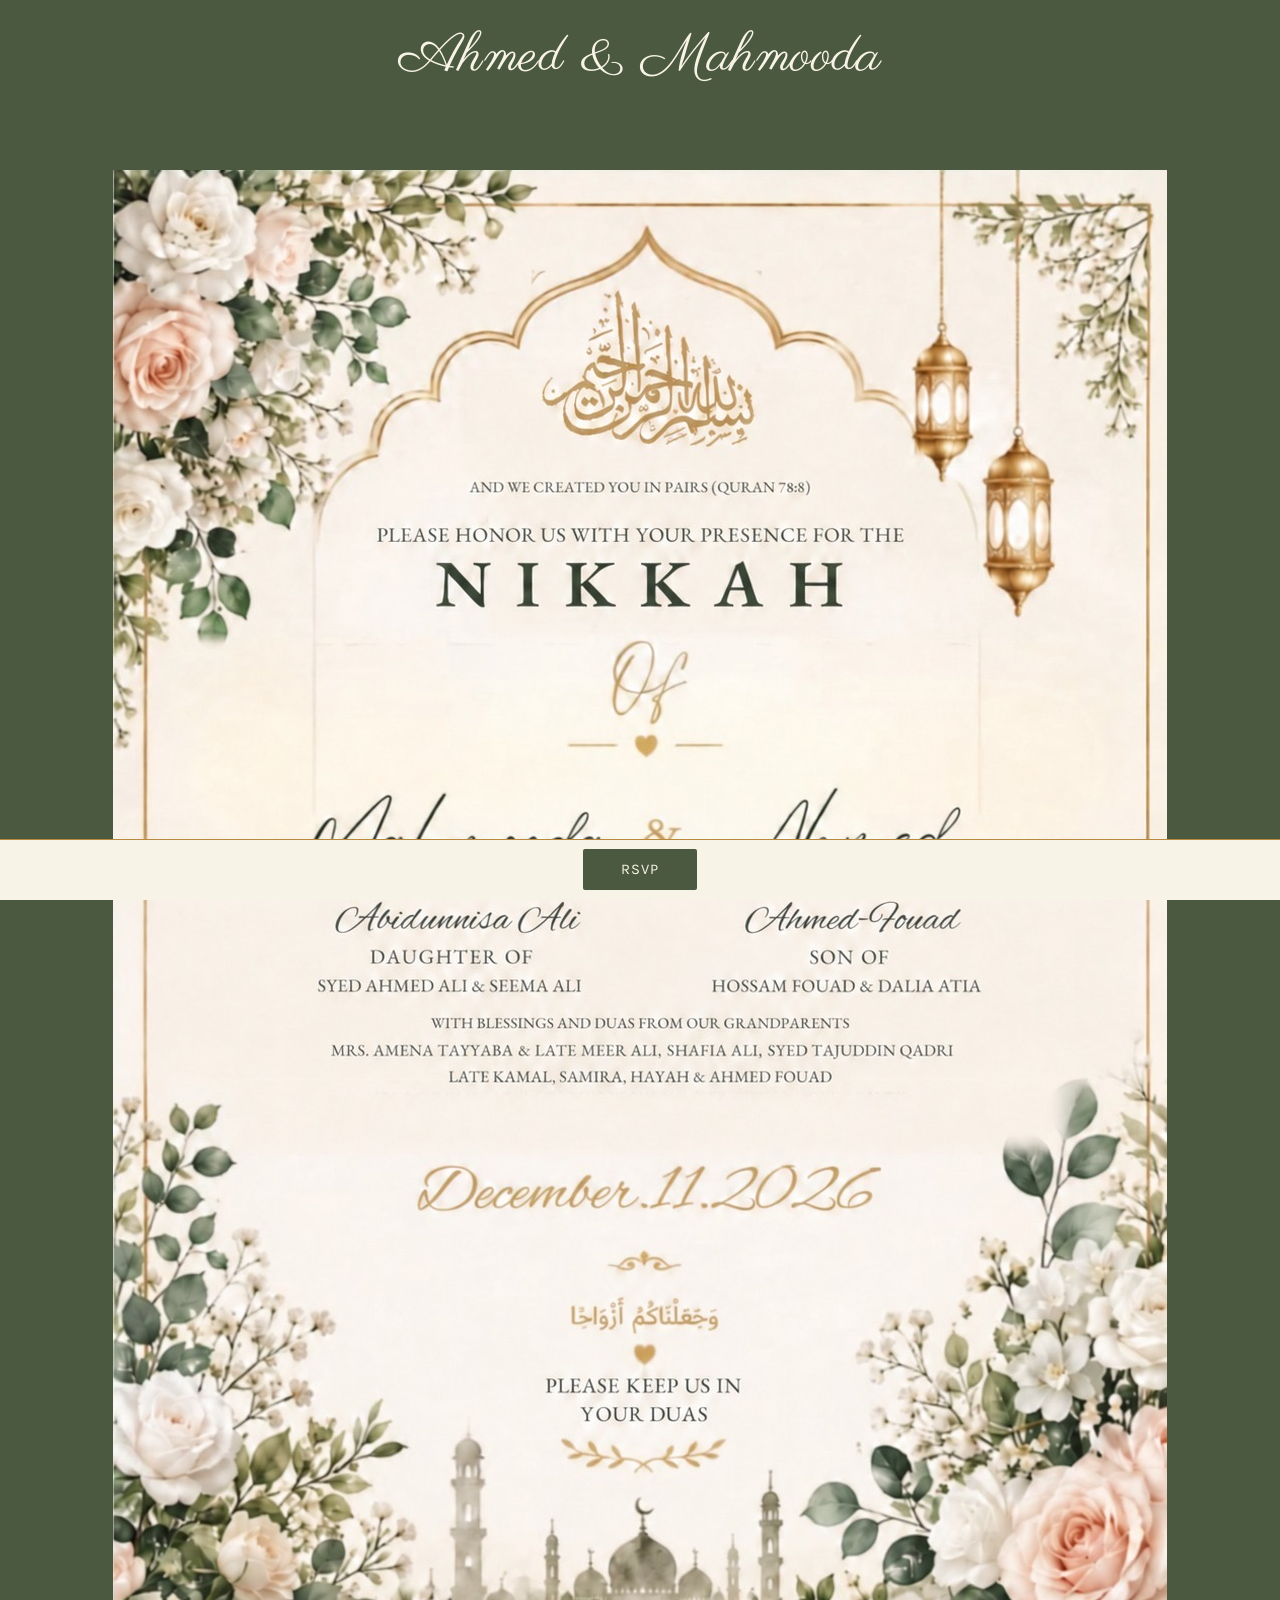
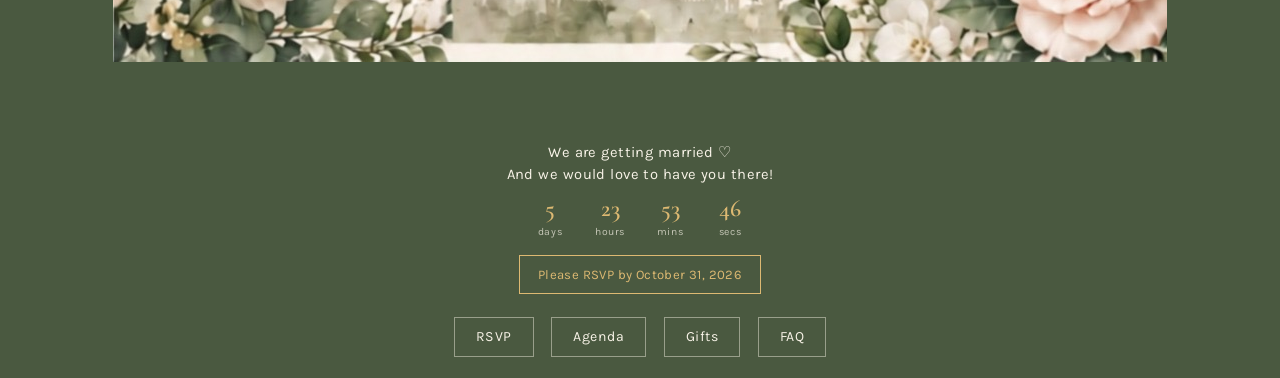
==== commit 8b8b9dab: "Updated to add rsvp deadline check" ====
--- a/index.html
+++ b/index.html
@@ -75,6 +75,13 @@
 })();
 </script>
 
+<script src="app.js"></script>
+<script>
+/* When the admin closes RSVPs, the deadline line under the countdown
+   changes to say so. */
+updateDeadlineNotice(document.querySelector(".rsvp-deadline"), "RSVPs are now closed");
+</script>
+
 <script>
 /* Set this to your wedding date/time. Use 24-hour time and your own
    local timezone offset (e.g. "-05:00" for Dallas/Central). If you have
--- a/style.css
+++ b/style.css
@@ -808,6 +808,43 @@
 }
 .checkbox-list input { width: auto; margin: 0; }
 
+/* ---------- RSVP closed (guest page) and admin switch ---------- */
+
+.closed-card { text-align: center; }
+.closed-card h2 { font-size: 1.7rem; }
+.closed-contacts {
+  display: flex;
+  justify-content: center;
+  gap: 1.4rem;
+  flex-wrap: wrap;
+  margin: 1rem 0 1.4rem;
+}
+.closed-contacts .contact-person + .contact-person {
+  margin-top: 0;
+  padding-top: 0;
+  border-top: none;
+}
+
+.rsvp-switch { border-left: 4px solid var(--sage); }
+.rsvp-switch.is-closed { border-left-color: var(--rose-deep); background: #fdf6f4; }
+.rsvp-switch .checkbox-list { margin-bottom: 0.5rem; }
+.rsvp-switch .checkbox-list label { font-weight: 700; font-size: 0.95rem; }
+.rsvp-switch-status { font-size: 0.85rem; color: #6b6152; }
+
+.rsvp-edit { margin-bottom: 1rem; }
+.rsvp-edit-row {
+  display: flex;
+  align-items: center;
+  gap: 0.7rem;
+  flex-wrap: wrap;
+  padding: 0.55rem 0;
+  border-bottom: 1px solid var(--line);
+}
+.rsvp-edit-name { flex: 1 1 150px; font-size: 0.92rem; color: var(--sage-dark); font-weight: 700; }
+.rsvp-edit-row select { width: auto; margin: 0; padding: 0.45rem 0.6rem; font-size: 0.92rem; }
+.rsvp-edit-count { align-items: center; gap: 0.4rem; font-size: 0.85rem; color: #6b6152; }
+.rsvp-edit-row input[type="number"] { width: 76px; margin: 0; padding: 0.45rem 0.6rem; }
+
 footer.site-footer {
   text-align: center;
   padding: 2rem 1rem;
